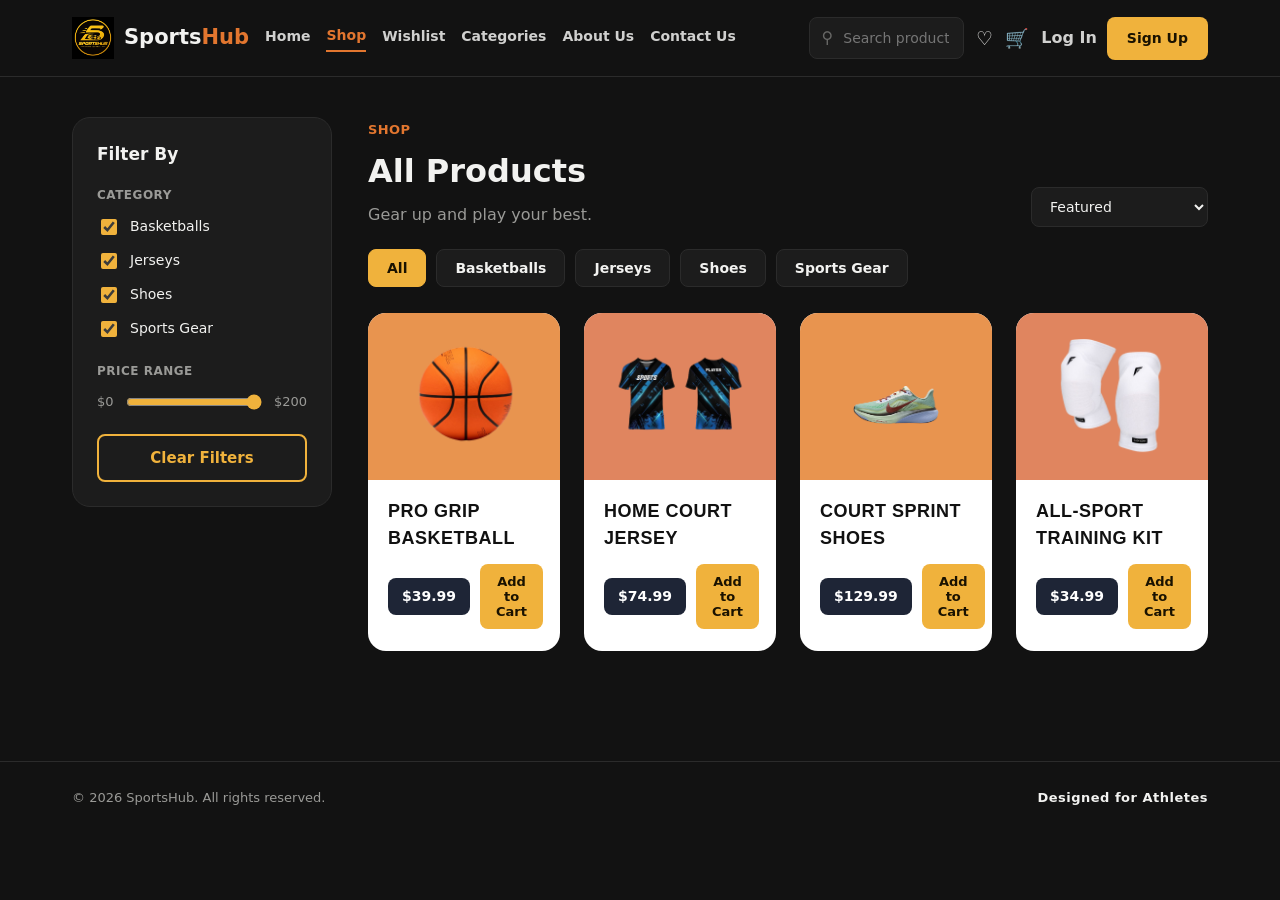
==== Group5_JSProject/shop.html @ fbee7287 "Add files via upload" ====
<!DOCTYPE html>
<html lang="en">
<head>
  <meta charset="UTF-8">
  <meta name="viewport" content="width=device-width, initial-scale=1.0">
  <title>Shop | SportsHub</title>
  <link rel="stylesheet" href="styles.css">
</head>

<body>

  <header id="site-header" class="site-header"></header>

  <main class="wrap">

    <div class="shop-layout">

      <!-- FILTERS -->
      <aside class="filter-panel">

        <h3>Filter By</h3>

        <div class="filter-group">
          <span class="filter-label">Category</span>

          <label class="checkbox-row">
            <input type="checkbox" value="Basketballs" checked>
            <span>Basketballs</span>
          </label>

          <label class="checkbox-row">
            <input type="checkbox" value="Jerseys" checked>
            <span>Jerseys</span>
          </label>

          <label class="checkbox-row">
            <input type="checkbox" value="Shoes" checked>
            <span>Shoes</span>
          </label>

          <label class="checkbox-row">
            <input type="checkbox" value="Sports Gear" checked>
            <span>Sports Gear</span>
          </label>

        </div>

        <!-- PRICE RANGE -->
        <div class="filter-group">

          <span class="filter-label">Price Range</span>

          <div class="price-range">
            <span>$0</span>

            <input
              type="range"
              id="price-range"
              min="0"
              max="200"
              value="200"
            >

            <span id="price-value">$200</span>
          </div>

        </div>

        <button id="clear-filters" class="btn btn-outline btn-block">
          Clear Filters
        </button>

      </aside>


      <!-- SHOP CONTENT -->
      <section>

        <div class="shop-top-row">

          <div class="shop-header">
            <span class="eyebrow">SHOP</span>
            <h1>All Products</h1>
            <p>Gear up and play your best.</p>
          </div>

          <select id="sort-select" class="sort-select">
            <option value="default">Featured</option>
            <option value="price-low">Price: Low to High</option>
            <option value="price-high">Price: High to Low</option>
            <option value="name">Name</option>
          </select>

        </div>


        <!-- CATEGORY TABS -->
        <div class="tabs">

          <button class="tab-btn active" data-category="All">
            All
          </button>

          <button class="tab-btn" data-category="Basketballs">
            Basketballs
          </button>

          <button class="tab-btn" data-category="Jerseys">
            Jerseys
          </button>

          <button class="tab-btn" data-category="Shoes">
            Shoes
          </button>

          <button class="tab-btn" data-category="Sports Gear">
            Sports Gear
          </button>


        </div>


        <!-- PRODUCTS -->
        <div id="shop-grid" class="product-grid"></div>

      </section>

    </div>

  </main>


  <footer id="site-footer" class="footer"></footer>


  <script src="script.js"></script>

  <script>

    let selectedCategory = "All";


    /* PRODUCT IMAGES */
    function getShopImage(product) {

      if (product.id === "basketball") {
        return "Basketballs/ball1.png";
      }

      if (product.id === "jersey") {
        return "Jerseys/jersey1.png";
      }

      if (product.id === "shoes") {
        return "Shoes/shoes1.png";
      }

      if (product.id === "gear") {
        return "Gears/gear1.png";
      }

      return "";

    }


    /* RENDER PRODUCTS */
    function renderShop() {

      const grid = document.getElementById("shop-grid");

      const priceRange = document.getElementById("price-range");

      const maxPrice = Number(priceRange.value);


      /* ONLY SHOW THESE 4 PRODUCTS */
      let list = PRODUCTS.filter(product =>

        (
          product.id === "basketball" ||
          product.id === "jersey" ||
          product.id === "shoes" ||
          product.id === "gear"
        )

        && product.price <= maxPrice

      );


      /* CATEGORY FILTER */
      if (selectedCategory !== "All") {

        list = list.filter(product =>
          product.category === selectedCategory
        );

      }


      /* CHECKBOX FILTER */
      const checkedCategories = Array.from(
        document.querySelectorAll(
          '.checkbox-row input:checked'
        )
      ).map(input => input.value);


      if (selectedCategory === "All") {

        list = list.filter(product =>
          checkedCategories.includes(product.category)
        );

      }


      /* SORT */
      const sort = document.getElementById("sort-select").value;

      if (sort === "price-low") {

        list.sort((a, b) => a.price - b.price);

      }

      if (sort === "price-high") {

        list.sort((a, b) => b.price - a.price);

      }

      if (sort === "name") {

        list.sort((a, b) =>
          a.name.localeCompare(b.name)
        );

      }


      /* DISPLAY */
      grid.innerHTML = list.map((product, index) => {

        const image = getShopImage(product);

        const bgClass =
          index % 2 === 0
            ? "bg-a"
            : "bg-b";

        return `

          <article class="card">

            <a href="product.html?id=${product.id}">

              <div class="card-img ${bgClass}">

                <img
                  src="${image}"
                  alt="${product.name}"
                  class="prod-icon"
                  style="width:100%;height:100%;object-fit:contain;"
                >

              </div>

            </a>


            <div class="card-body">

              <div class="card-title">
                ${product.name}
              </div>

              <div class="card-footer">

                <span class="price-tag">
                  ${fmt(product.price)}
                </span>

                <button
                  class="add-cart-btn"
                  onclick="addProductToCart('${product.id}')"
                >
                  Add to Cart
                </button>

              </div>

            </div>

          </article>

        `;

      }).join("");


      /* EMPTY RESULT */
      if (list.length === 0) {

        grid.innerHTML = `
          <p style="color: var(--text-muted);">
            No products found in this price range.
          </p>
        `;

      }

    }


    /* ADD TO CART */
    function addProductToCart(id) {

      const product = getProduct(id);

      if (!product) return;

      const size =
        product.sizes && product.sizes.length
          ? product.sizes[0]
          : "One Size";

      addToCart(id, 1, size);

      renderShop();

    }


    /* PRICE SLIDER */
    const priceRange =
      document.getElementById("price-range");

    const priceValue =
      document.getElementById("price-value");


    priceRange.addEventListener("input", function () {

      const value = Number(this.value);

      priceValue.textContent = "$" + value;

      renderShop();

    });


    /* CATEGORY CHECKBOXES */
    document
      .querySelectorAll('.checkbox-row input')
      .forEach(input => {

        input.addEventListener("change", function () {

          renderShop();

        });

      });


    /* CATEGORY TABS */
    document
      .querySelectorAll(".tab-btn")
      .forEach(button => {

        button.addEventListener("click", function () {

          document
            .querySelectorAll(".tab-btn")
            .forEach(btn =>
              btn.classList.remove("active")
            );

          this.classList.add("active");

          selectedCategory =
            this.dataset.category;

          renderShop();

        });

      });


    /* SORT */
    document
      .getElementById("sort-select")
      .addEventListener("change", renderShop);


    /* CLEAR FILTERS */
    document
      .getElementById("clear-filters")
      .addEventListener("click", function () {

        /* CHECK ALL CATEGORIES */
        document
          .querySelectorAll('.checkbox-row input')
          .forEach(input => {
            input.checked = true;
          });


        /* RESET PRICE */
        priceRange.value = 200;

        priceValue.textContent = "$200";


        /* RESET CATEGORY */
        selectedCategory = "All";

        document
          .querySelectorAll(".tab-btn")
          .forEach(btn =>
            btn.classList.remove("active")
          );

        document
          .querySelector('.tab-btn[data-category="All"]')
          .classList.add("active");


        /* RESET SORT */
        document.getElementById("sort-select").value =
          "default";


        renderShop();

      });


    /* HEADER + FOOTER */
    renderHeader("Shop");
    renderFooter();


    /* INITIAL LOAD */
    renderShop();

  </script>

</body>
</html>
---- Group5_JSProject/styles.css ----
/* ============================================================
   SportsHub — shared styles
   ============================================================ */

:root {
  --bg: #121212;
  --bg-raised: #1a1a1a;
  --bg-panel: #1c1c1c;
  --border: #2b2b2b;
  --text: #f2f2f0;
  --text-muted: #9a9a97;
  --orange: #e2762f;
  --gold: #f0b23c;
  --navy: #1e2536;
  --red: #c0392b;

  --radius-lg: 18px;
  --radius-md: 12px;
  --radius-sm: 8px;

  --font-body: 'Segoe UI', system-ui, -apple-system, sans-serif;
  --font-display: 'Arial Black', 'Segoe UI', sans-serif;
}


* {
  box-sizing: border-box;
}


html,
body {
  margin: 0;
  padding: 0;

  background: var(--bg);
  color: var(--text);

  font-family: var(--font-body);

  line-height: 1.5;
}


a {
  color: inherit;
  text-decoration: none;
}


button {
  font-family: inherit;
  cursor: pointer;
}


input,
textarea,
select {
  font-family: inherit;
}


.wrap {
  max-width: 1200px;
  margin: 0 auto;
  padding: 0 32px;
}


.eyebrow {
  color: var(--orange);

  font-weight: 700;
  font-size: 13px;

  letter-spacing: 0.4px;

  margin: 0 0 8px;
}


/* ---------- Buttons ---------- */

.btn {
  display: inline-flex;

  align-items: center;
  justify-content: center;

  gap: 8px;

  padding: 13px 24px;

  border-radius: var(--radius-sm);

  font-weight: 700;
  font-size: 15px;

  border: 2px solid transparent;

  transition:
    transform 0.15s ease,
    opacity 0.15s ease;
}


.btn:hover {
  opacity: 0.92;
}


.btn:active {
  transform: scale(0.98);
}


.btn-primary {
  background: var(--gold);
  color: #1a1200;
}


.btn-outline {
  background: transparent;

  border-color: var(--gold);

  color: var(--gold);
}


.btn-block {
  width: 100%;
}


.btn-sm {
  padding: 9px 18px;
  font-size: 14px;
}


/* ---------- Header ---------- */

/* ---------- Header ---------- */

.site-header {
  border-bottom: 1px solid var(--border);
  background: var(--bg);
  position: sticky;
  top: 0;
  z-index: 50;
}

.header-inner {
  display: flex;
  align-items: center;
  gap: 22px;
  height: 76px;
}

/* LOGO + SPORTSHUB TEXT */

.logo {
  display: flex;
  align-items: center;
  gap: 10px;
  flex-shrink: 0;
  color: var(--text);
  text-decoration: none;
  white-space: nowrap;
}

.site-logo {
  width: 42px !important;
  height: 42px !important;
  max-width: 42px !important;
  max-height: 42px !important;
  object-fit: contain;
  display: block;
  flex-shrink: 0;
}

.logo-text {
  display: inline-block !important;
  visibility: visible !important;
  opacity: 1 !important;
  color: var(--text) !important;
  font-size: 21px;
  font-weight: 800;
  white-space: nowrap;
}

.logo-text .accent {
  color: var(--orange) !important;
}


/* NAVIGATION */

.main-nav {
  display: flex;
  align-items: center;
  gap: 20px;
  flex: 1;
  min-width: 0;
  font-weight: 600;
  font-size: 14px;
  white-space: nowrap;
}

.main-nav a {
  color: var(--text);
  opacity: 0.85;
  padding-bottom: 4px;
  white-space: nowrap;
  flex-shrink: 0;
}

.main-nav a:hover {
  opacity: 1;
}

.main-nav a.active {
  color: var(--orange);
  opacity: 1;
  border-bottom: 2px solid var(--orange);
}


/* RIGHT SIDE */

.header-right {
  display: flex;
  align-items: center;
  gap: 14px;
  flex-shrink: 0;
}

.auth-area {
  display: flex;
  align-items: center;
  gap: 10px;
  white-space: nowrap;
}


/* Old badge kept for other pages if needed */

.logo-badge {
  width: 34px;
  height: 34px;

  border-radius: 50%;

  border: 2px solid var(--gold);

  display: flex;

  align-items: center;
  justify-content: center;

  font-size: 13px;

  font-weight: 800;

  color: var(--gold);
}


.main-nav {
  display: flex;

  align-items: center;

  gap: 26px;

  flex: 1;

  font-weight: 600;

  font-size: 15px;
}


.main-nav a {
  color: var(--text);

  opacity: 0.85;

  padding-bottom: 4px;
}


.main-nav a:hover {
  opacity: 1;
}


.main-nav a.active {
  color: var(--orange);

  opacity: 1;

  border-bottom: 2px solid var(--orange);
}


.header-right {
  display: flex;

  align-items: center;

  gap: 18px;
}


.search-box {
  display: flex;

  align-items: center;

  gap: 8px;

  background: var(--bg-panel);

  border: 1px solid var(--border);

  border-radius: var(--radius-sm);

  padding: 9px 14px;

  color: var(--text-muted);
}


.search-box input {
  background: transparent;

  border: none;

  outline: none;

  color: var(--text);

  font-size: 14px;

  width: 160px;
}


.search-icon {
  opacity: 0.6;
}


.cart-link {
  position: relative;

  font-size: 19px;

  display: flex;

  align-items: center;
}


.cart-badge {
  position: absolute;

  top: -6px;

  right: -8px;

  background: var(--orange);

  color: #fff;

  font-size: 10px;

  font-weight: 800;

  min-width: 16px;

  height: 16px;

  border-radius: 50%;

  display: none;

  align-items: center;

  justify-content: center;

  padding: 0 3px;
}


.auth-area {
  display: flex;

  align-items: center;

  gap: 14px;

  white-space: nowrap;
}


.header-link {
  font-weight: 600;

  opacity: 0.85;
}


.header-link:hover {
  opacity: 1;
}


.header-account {
  font-weight: 700;

  color: var(--gold);
}


/* ---------- Hero ---------- */

.hero {
  padding: 72px 0 56px;
}


.hero h1 {
  font-size: 44px;

  margin: 0 0 18px;

  max-width: 640px;

  line-height: 1.15;
}


.hero p {
  color: var(--text-muted);

  max-width: 520px;

  margin: 0 0 28px;

  font-size: 16px;
}


.hero-actions {
  display: flex;

  gap: 14px;
}


/* ---------- Sections ---------- */

.section-pad {
  padding: 20px 0 70px;
}


.section-head {
  display: flex;

  justify-content: space-between;

  align-items: flex-end;

  margin-bottom: 26px;
}


.section-head h2 {
  margin: 0;

  font-size: 28px;
}


.view-all {
  color: var(--orange);

  font-weight: 700;

  font-size: 14px;
}


/* ---------- Product grid / cards ---------- */

.product-grid {
  display: grid;

  grid-template-columns: repeat(4, 1fr);

  gap: 24px;
}


.card {
  background: #fff;

  color: #111;

  border-radius: var(--radius-lg);

  overflow: hidden;

  display: flex;

  flex-direction: column;

  transition: transform 0.15s ease;
}


.card:hover {
  transform: translateY(-3px);
}


.card-img {
  aspect-ratio: 1.15 / 1;

  display: flex;

  align-items: center;

  justify-content: center;

  padding: 22px;
}


.card-img.bg-a {
  background: #e8944f;
}


.card-img.bg-b {
  background: #e0855f;
}


.prod-icon {
  width: 65%;
  height: 65%;
}


/* Actual product PNGs */

.home-product-image {
  width: 78% !important;

  height: 78% !important;

  object-fit: contain;

  display: block;
}


.card-body {
  padding: 18px 20px 22px;
}


.card-title {
  font-family: var(--font-display);

  font-weight: 900;

  font-size: 18px;

  letter-spacing: 0.5px;

  text-transform: uppercase;

  margin-bottom: 12px;
}


.card-footer {
  display: flex;

  align-items: center;

  justify-content: space-between;

  gap: 10px;
}


.price-tag {
  background: var(--navy);

  color: #fff;

  font-weight: 800;

  padding: 8px 14px;

  border-radius: var(--radius-sm);

  font-size: 14px;
}


.add-cart-btn {
  background: var(--gold);

  border: none;

  border-radius: var(--radius-sm);

  padding: 10px 16px;

  font-weight: 700;

  font-size: 13px;

  color: #1a1200;
}


.add-cart-btn.added {
  background: #7bc47f;
}


/* ---------- Footer ---------- */

.footer {
  border-top: 1px solid var(--border);

  padding: 26px 0;

  margin-top: 40px;
}


.footer-inner {
  display: flex;

  justify-content: space-between;

  color: var(--text-muted);

  font-size: 13px;
}


.footer-tag {
  font-weight: 800;

  letter-spacing: 0.5px;

  color: var(--text);
}


/* ============================================================
   Shop page
   ============================================================ */

.shop-layout {
  display: grid;

  grid-template-columns: 260px 1fr;

  gap: 36px;

  padding: 40px 0 70px;
}


.filter-panel {
  background: var(--bg-panel);

  border: 1px solid var(--border);

  border-radius: var(--radius-lg);

  padding: 24px;

  height: fit-content;
}


.filter-panel h3 {
  margin: 0 0 18px;

  font-size: 17px;
}


.filter-group {
  margin-bottom: 22px;
}


.filter-label {
  display: block;

  color: var(--text-muted);

  font-size: 12px;

  font-weight: 700;

  letter-spacing: 0.5px;

  text-transform: uppercase;

  margin-bottom: 12px;
}


.checkbox-row {
  display: flex;

  align-items: center;

  gap: 10px;

  margin-bottom: 12px;

  font-size: 14px;
}


.checkbox-row input {
  width: 16px;

  height: 16px;

  accent-color: var(--gold);
}


.price-range {
  display: flex;

  align-items: center;

  gap: 10px;

  font-size: 13px;

  color: var(--text-muted);
}


.price-range input[type="range"] {
  flex: 1;

  accent-color: var(--gold);
}


.btn-block.btn-outline {
  text-align: center;
}


.shop-top-row {
  display: flex;

  justify-content: space-between;

  align-items: flex-end;

  margin-bottom: 22px;

  gap: 20px;
}


.shop-header h1 {
  margin: 6px 0 8px;

  font-size: 32px;
}


.shop-header p {
  color: var(--text-muted);

  margin: 0;
}


.sort-select {
  background: var(--bg-panel);

  border: 1px solid var(--border);

  color: var(--text);

  padding: 10px 14px;

  border-radius: var(--radius-sm);

  font-size: 14px;
}


.tabs {
  display: flex;

  gap: 10px;

  margin-bottom: 26px;

  flex-wrap: wrap;
}


.tab-btn {
  background: var(--bg-panel);

  border: 1px solid var(--border);

  color: var(--text);

  padding: 10px 18px;

  border-radius: var(--radius-sm);

  font-weight: 600;

  font-size: 14px;
}


.tab-btn.active {
  background: var(--gold);

  color: #1a1200;

  border-color: var(--gold);
}


.shop-layout .product-grid {
  grid-template-columns: repeat(4, 1fr);
}


/* ============================================================
   Product detail page
   ============================================================ */

.breadcrumb {
  color: var(--text-muted);

  font-size: 13px;

  margin-bottom: 6px;
}


.breadcrumb a {
  color: var(--text-muted);
}


.breadcrumb a:hover {
  color: var(--text);
}


.breadcrumb strong {
  color: var(--text);
}


.product-detail {
  display: grid;

  grid-template-columns: 1fr 1fr;

  gap: 60px;

  padding: 24px 0 70px;
}


.pd-main-img {
  background:
    linear-gradient(
      155deg,
      #e8a06c,
      #d9835c
    );

  border-radius: var(--radius-lg);

  aspect-ratio: 1.2/1;

  display: flex;

  align-items: center;

  justify-content: center;

  padding: 40px;
}


.pd-main-img .prod-icon {
  width: 60%;

  height: 60%;
}


.thumb-row {
  display: flex;

  gap: 14px;

  margin-top: 16px;
}


/* FIX: thumbnails were spilling out of their box.
   Added overflow/flex/cursor here and a rule for the <img> below. */
.thumb {
  background: #e8a06c;

  border-radius: var(--radius-md);

  width: 84px;

  height: 84px;

  padding: 14px;

  opacity: 0.6;

  border: 2px solid transparent;

  overflow: hidden;

  display: flex;

  align-items: center;

  justify-content: center;

  flex-shrink: 0;

  cursor: pointer;
}


.thumb img {
  width: 100%;

  height: 100%;

  object-fit: contain;

  display: block;
}


.thumb.active {
  opacity: 1;

  border-color: var(--gold);
}


.pd-title {
  font-size: 34px;

  margin: 6px 0 10px;
}


.pd-rating {
  color: var(--gold);

  font-size: 14px;

  margin-bottom: 16px;
}


.pd-rating span {
  color: var(--text-muted);
}


.pd-desc {
  color: var(--text-muted);

  margin-bottom: 22px;

  max-width: 480px;
}


.pd-price-row {
  display: flex;

  align-items: center;

  gap: 14px;

  margin-bottom: 26px;
}


.price-current {
  background: var(--navy);

  color: #fff;

  font-weight: 800;

  font-size: 20px;

  padding: 12px 18px;

  border-radius: var(--radius-sm);
}


.price-old {
  color: var(--text-muted);

  text-decoration: line-through;
}


.save-badge {
  background: var(--orange);

  color: #fff;

  font-weight: 700;

  font-size: 12px;

  padding: 6px 10px;

  border-radius: var(--radius-sm);
}


.size-label {
  font-weight: 700;

  font-size: 13px;

  letter-spacing: 0.5px;

  text-transform: uppercase;

  margin-bottom: 10px;

  color: var(--text-muted);
}


.size-row {
  display: flex;

  gap: 10px;

  margin-bottom: 24px;

  flex-wrap: wrap;
}


.size-btn {
  background: var(--bg-panel);

  border: 1px solid var(--border);

  color: var(--text);

  padding: 10px 16px;

  border-radius: var(--radius-sm);

  font-weight: 600;
}


.size-btn.active {
  background: var(--gold);

  color: #1a1200;

  border-color: var(--gold);
}


.qty-add-row {
  display: flex;

  align-items: center;

  gap: 14px;

  margin-bottom: 22px;
}


.qty-box {
  display: flex;

  align-items: center;

  gap: 14px;

  background: var(--bg-panel);

  border: 1px solid var(--border);

  border-radius: var(--radius-sm);

  padding: 8px 16px;
}


.qty-box button {
  background: none;

  border: none;

  color: var(--text);

  font-size: 18px;
}


.wish-btn {
  border: 1px solid var(--gold);

  background: transparent;

  color: var(--gold);

  width: 48px;

  height: 48px;

  border-radius: var(--radius-sm);

  font-size: 18px;
}


.wish-btn.active {
  background: var(--gold);

  color: #1a1200;
}


.ship-info {
  display: flex;

  justify-content: space-between;

  background: var(--bg-panel);

  border: 1px solid var(--border);

  border-radius: var(--radius-sm);

  padding: 14px 18px;

  font-size: 13px;

  color: var(--text-muted);

  margin-bottom: 26px;
}


.pd-tabs {
  display: flex;

  gap: 26px;

  border-bottom: 1px solid var(--border);

  margin-bottom: 20px;
}


.pd-tab {
  padding-bottom: 12px;

  color: var(--text-muted);

  font-weight: 600;

  cursor: pointer;
}


.pd-tab.active {
  color: var(--orange);

  border-bottom: 2px solid var(--orange);
}


.pd-tab-content {
  color: var(--text-muted);

  max-width: 480px;
}


/* ============================================================
   Cart page
   ============================================================ */

.cart-wrap {
  padding: 40px 0 70px;
}


.cart-title-row {
  margin-bottom: 30px;
}


.cart-title-row h1 {
  margin: 6px 0 10px;

  font-size: 34px;
}


.cart-grid {
  display: grid;

  grid-template-columns: 1fr 340px;

  gap: 32px;

  align-items: start;
}


.items-panel {
  background: var(--bg-panel);

  border: 1px solid var(--border);

  border-radius: var(--radius-lg);

  padding: 26px;
}


.items-panel-head {
  display: flex;

  justify-content: space-between;

  margin-bottom: 20px;

  color: var(--text-muted);

  font-size: 14px;
}


.items-panel-head h3 {
  margin: 0;

  color: var(--text);

  font-size: 18px;
}


.cart-row {
  display: flex;

  align-items: center;

  gap: 18px;

  padding: 18px 0;

  border-bottom: 1px solid var(--border);
}


.cart-row:last-child {
  border-bottom: none;
}


.cart-thumb {
  width: 68px;

  height: 68px;

  border-radius: 50%;

  background: #e8a06c;

  display: flex;

  align-items: center;

  justify-content: center;

  padding: 10px;

  flex-shrink: 0;
}


.cart-item-info {
  flex: 1;
}


.cart-item-cat {
  font-size: 11px;

  text-transform: uppercase;

  letter-spacing: 0.5px;

  color: var(--text-muted);

  font-weight: 700;
}


.cart-item-name {
  font-weight: 700;

  font-size: 16px;

  margin: 2px 0;
}


.cart-item-meta {
  color: var(--text-muted);

  font-size: 13px;

  margin-bottom: 6px;
}


.remove-link {
  background: none;

  border: none;

  color: var(--orange);

  font-size: 13px;

  padding: 0;
}


.cart-item-right {
  display: flex;

  align-items: center;

  gap: 16px;
}


.each-price {
  color: var(--text-muted);

  font-size: 13px;

  white-space: nowrap;
}


.line-total {
  background: #3a3a3a;

  color: #fff;

  font-weight: 700;

  padding: 8px 14px;

  border-radius: var(--radius-sm);
}


.continue-link {
  display: inline-block;

  margin-top: 18px;

  color: var(--text-muted);

  font-size: 14px;
}


.empty-cart {
  text-align: center;

  padding: 40px 0;

  color: var(--text-muted);
}


.summary-panel {
  background: var(--bg-panel);

  border: 1px solid var(--border);

  border-radius: var(--radius-lg);

  padding: 26px;
}


.summary-row {
  display: flex;

  justify-content: space-between;

  font-size: 14px;

  color: var(--text-muted);

  padding: 8px 0;
}


.summary-row.total {
  color: var(--text);

  font-weight: 800;

  font-size: 18px;

  border-top: 1px solid var(--border);

  margin-top: 6px;

  padding-top: 16px;
}


.promo-row {
  display: flex;

  gap: 8px;

  margin: 18px 0;
}


.promo-row input {
  flex: 1;

  background: var(--bg);

  border: 1px solid var(--border);

  border-radius: var(--radius-sm);

  padding: 10px 12px;

  color: var(--text);
}


.promo-row button {
  background: transparent;

  border: 1px solid var(--gold);

  color: var(--gold);

  border-radius: var(--radius-sm);

  padding: 0 16px;

  font-weight: 700;
}


.secure-note {
  text-align: center;

  color: var(--text-muted);

  font-size: 12px;

  margin-top: 14px;
}


/* ============================================================
   Checkout page
   ============================================================ */

.checkout-wrap {
  padding: 40px 0 70px;
}


.checkout-steps {
  display: flex;

  align-items: center;

  gap: 10px;

  margin: 20px 0 32px;

  font-weight: 600;

  color: var(--text-muted);
}


.checkout-steps .step.active {
  color: var(--gold);
}


.checkout-steps .line {
  width: 40px;

  height: 1px;

  background: var(--border);
}


.checkout-grid {
  display: grid;

  grid-template-columns: 1fr 1fr 340px;

  gap: 26px;

  align-items: start;
}


.panel {
  background: var(--bg-panel);

  border: 1px solid var(--border);

  border-radius: var(--radius-lg);

  padding: 24px;
}


.panel h3 {
  margin: 0 0 18px;

  font-size: 17px;
}


.two-col {
  display: grid;

  grid-template-columns: 1fr 1fr;

  gap: 14px;
}


.field-sm {
  margin-bottom: 14px;
}


.field-sm label {
  display: block;

  font-size: 12px;

  color: var(--text-muted);

  margin-bottom: 6px;

  text-transform: uppercase;

  letter-spacing: 0.4px;

  font-weight: 700;
}


.field-sm input {
  width: 100%;

  background: var(--bg);

  border: 1px solid var(--border);

  border-radius: var(--radius-sm);

  padding: 11px 14px;

  color: var(--text);
}


.ship-method {
  display: flex;

  justify-content: space-between;

  align-items: center;

  border: 1px solid var(--border);

  border-radius: var(--radius-sm);

  padding: 14px 16px;

  margin-bottom: 12px;

  cursor: pointer;
}


.ship-method.active {
  border-color: var(--gold);
}


.ship-method .left {
  display: flex;

  align-items: center;

  gap: 12px;

  font-weight: 600;
}


.radio-dot {
  width: 16px;

  height: 16px;

  border-radius: 50%;

  border: 2px solid var(--text-muted);

  display: inline-block;
}


.radio-dot.filled {
  border-color: var(--gold);

  background:
    radial-gradient(
      circle,
      var(--gold) 45%,
      transparent 50%
    );
}


.order-summary-list {
  margin-bottom: 16px;
}


.os-item {
  display: flex;

  align-items: center;

  gap: 12px;

  padding: 10px 0;

  border-bottom: 1px solid var(--border);

  font-size: 13px;
}


.os-thumb {
  width: 40px;

  height: 40px;

  border-radius: 8px;

  background: #e8a06c;

  display: flex;

  align-items: center;

  justify-content: center;

  padding: 6px;

  flex-shrink: 0;
}


.os-name {
  flex: 1;
}


.os-price {
  font-weight: 700;
}


/* ============================================================
   Categories page
   ============================================================ */

.category-grid {
  display: grid;

  grid-template-columns: repeat(3, 1fr);

  gap: 24px;

  padding: 34px 0 70px;
}


.category-card {
  background: #fff;

  color: #111;

  border-radius: var(--radius-lg);

  overflow: hidden;
}


.category-card .card-img {
  aspect-ratio: 2/1;
}


.category-card .card-body {
  padding: 16px 20px 20px;
}


.category-card h3 {
  margin: 0 0 4px;

  font-size: 19px;
}


.category-card p {
  margin: 0;

  color: #6b6b6b;

  font-size: 13px;
}


/* ============================================================
   About page
   ============================================================ */

.about-hero {
  display: grid;

  grid-template-columns: 1fr 1fr;

  gap: 60px;

  align-items: center;

  padding: 60px 0 50px;
}


.about-hero h1 {
  margin: 8px 0 16px;
}


.about-hero p {
  color: var(--text-muted);

  max-width: 460px;

  margin-bottom: 26px;
}


.about-actions {
  display: flex;

  gap: 14px;
}


.about-hero-img {
  background:
    linear-gradient(
      155deg,
      #e8a06c,
      #d9835c
    );

  border-radius: var(--radius-lg);

  aspect-ratio: 1.4/1;

  display: flex;

  align-items: center;

  justify-content: center;

  padding: 60px;
}


.about-hero-img .prod-icon {
  width: 70%;

  height: 70%;
}


.stat-row {
  display: grid;

  grid-template-columns: repeat(4, 1fr);

  gap: 20px;

  margin-bottom: 20px;
}


.stat-box {
  background: var(--bg-panel);

  border: 1px solid var(--border);

  border-radius: var(--radius-md);

  padding: 24px;

  text-align: center;
}


.stat-box .num {
  font-size: 26px;

  font-weight: 800;

  color: var(--gold);
}


.stat-box .label {
  color: var(--text-muted);

  font-size: 13px;

  margin-top: 6px;
}


.value-row {
  display: grid;

  grid-template-columns: repeat(3, 1fr);

  gap: 20px;

  padding-bottom: 70px;
}


.value-box {
  background: var(--bg-panel);

  border: 1px solid var(--border);

  border-radius: var(--radius-md);

  padding: 22px;
}


.value-box h4 {
  margin: 0 0 8px;
}


.value-box p {
  margin: 0;

  color: var(--text-muted);

  font-size: 14px;
}


/* ============================================================
   Contact page
   ============================================================ */

.contact-wrap {
  padding: 50px 0 80px;
}


.contact-head {
  text-align: center;

  max-width: 560px;

  margin: 0 auto 40px;
}


.contact-head h1 {
  margin: 6px 0 14px;
}


.contact-head p {
  color: var(--text-muted);
}


.contact-grid {
  display: grid;

  grid-template-columns: 320px 1fr;

  gap: 30px;
}


.info-box {
  background: var(--bg-panel);

  border: 1px solid var(--border);

  border-radius: var(--radius-md);

  padding: 18px 20px;

  margin-bottom: 16px;
}


.info-box .lbl {
  color: var(--orange);

  font-weight: 700;

  font-size: 12px;

  text-transform: uppercase;

  letter-spacing: 0.4px;

  margin-bottom: 6px;
}


.form-card {
  background: var(--bg-panel);

  border: 1px solid var(--border);

  border-radius: var(--radius-lg);

  padding: 30px;
}


.form-row {
  display: grid;

  grid-template-columns: 1fr 1fr;

  gap: 16px;

  margin-bottom: 20px;
}


.field label {
  display: block;

  font-size: 12px;

  color: var(--text-muted);

  text-transform: uppercase;

  letter-spacing: 0.4px;

  font-weight: 700;

  margin-bottom: 8px;
}


.field input,
.field textarea {
  width: 100%;

  background: var(--bg);

  border: 1px solid var(--border);

  border-radius: var(--radius-sm);

  padding: 12px 14px;

  color: var(--text);
}


.field textarea {
  min-height: 110px;

  resize: vertical;
}


/* ============================================================
   Auth pages
   ============================================================ */

.auth-wrap {
  min-height: calc(100vh - 240px);

  display: flex;

  align-items: center;

  justify-content: center;

  padding: 50px 20px;
}


.auth-card {
  background: var(--bg-panel);

  border: 1px solid var(--border);

  border-radius: var(--radius-lg);

  padding: 40px;

  width: 100%;

  max-width: 420px;
}


/* IMPORTANT:
   Logo also works inside login/signup pages */

.auth-card .logo {
  justify-content: center;

  margin-bottom: 22px;
}


.auth-card h1 {
  text-align: center;

  font-size: 26px;

  margin: 0 0 6px;
}


.auth-card .sub {
  text-align: center;

  color: var(--text-muted);

  font-size: 14px;

  margin-bottom: 28px;
}


.auth-field {
  margin-bottom: 18px;
}


.auth-field label {
  display: block;

  font-size: 12px;

  color: var(--text-muted);

  text-transform: uppercase;

  letter-spacing: 0.4px;

  font-weight: 700;

  margin-bottom: 8px;
}


.auth-field input {
  width: 100%;

  background: var(--bg);

  border: 1px solid var(--border);

  border-radius: var(--radius-sm);

  padding: 12px 14px;

  color: var(--text);
}


.auth-error {
  color: #e05252;

  font-size: 13px;

  margin: -8px 0 16px;

  display: none;
}


.auth-switch {
  text-align: center;

  margin-top: 22px;

  color: var(--text-muted);

  font-size: 14px;
}


.auth-switch a {
  color: var(--gold);

  font-weight: 700;
}


.account-wrap {
  padding: 50px 0 80px;

  max-width: 720px;

  margin: 0 auto;
}


.account-head {
  display: flex;

  align-items: center;

  gap: 18px;

  margin-bottom: 34px;
}


.account-avatar {
  width: 64px;

  height: 64px;

  border-radius: 50%;

  background: var(--gold);

  color: #1a1200;

  display: flex;

  align-items: center;

  justify-content: center;

  font-weight: 800;

  font-size: 24px;
}


.account-head h1 {
  margin: 0 0 4px;

  font-size: 26px;
}


.account-head p {
  margin: 0;

  color: var(--text-muted);
}


.account-section {
  background: var(--bg-panel);

  border: 1px solid var(--border);

  border-radius: var(--radius-lg);

  padding: 24px;

  margin-bottom: 20px;
}


.account-section h3 {
  margin: 0 0 14px;

  font-size: 16px;
}


.account-row {
  display: flex;

  justify-content: space-between;

  padding: 10px 0;

  border-bottom: 1px solid var(--border);

  font-size: 14px;
}


.account-row:last-child {
  border-bottom: none;
}


.account-row span:first-child {
  color: var(--text-muted);
}


/* ============================================================
   Responsive
   ============================================================ */

@media (max-width: 980px) {

  .product-grid {
    grid-template-columns: repeat(2, 1fr);
  }


  .shop-layout {
    grid-template-columns: 1fr;
  }


  .product-detail {
    grid-template-columns: 1fr;
  }


  .cart-grid {
    grid-template-columns: 1fr;
  }


  .checkout-grid {
    grid-template-columns: 1fr;
  }


  .category-grid {
    grid-template-columns: repeat(2, 1fr);
  }


  .about-hero {
    grid-template-columns: 1fr;
  }


  .stat-row {
    grid-template-columns: repeat(2, 1fr);
  }


  .value-row {
    grid-template-columns: 1fr;
  }


  .contact-grid {
    grid-template-columns: 1fr;
  }


  .main-nav {
    display: none;
  }


  .search-box input {
    width: 100px;
  }

}


@media (max-width: 560px) {

  .product-grid {
    grid-template-columns: 1fr;
  }


  .category-grid {
    grid-template-columns: 1fr;
  }


  .two-col {
    grid-template-columns: 1fr;
  }


  .form-row {
    grid-template-columns: 1fr;
  }

}
.about-hero-img {
  background: #111;

  border-radius: var(--radius-lg);

  aspect-ratio: 16 / 10;

  overflow: hidden;

  display: flex;

  align-items: center;

  justify-content: center;

  padding: 0;
}


.about-team-image {
  width: 100%;
  height: 100%;

  display: block;

  object-fit: cover;

  object-position: center;
}


/* ============================================================
   HEADER FIX: stop nav overlapping search
   ============================================================ */

.header-inner {
  gap: 16px;
}

.main-nav {
  gap: 16px;
  font-size: 14px;
  min-width: 0;
}

.header-right {
  gap: 12px;
}

.auth-area {
  gap: 10px;
}

.header-account {
  white-space: nowrap;
  font-size: 14px;
}

.search-box {
  padding: 8px 12px;
}

.search-box input {
  width: 110px;
}

@media (max-width: 1100px) {
  .search-box input {
    width: 70px;
  }
}

.cart-thumb {
  overflow: hidden;
}

.cart-thumb img {
  width: 100%;
  height: 100%;
  object-fit: contain;
  display: block;
}
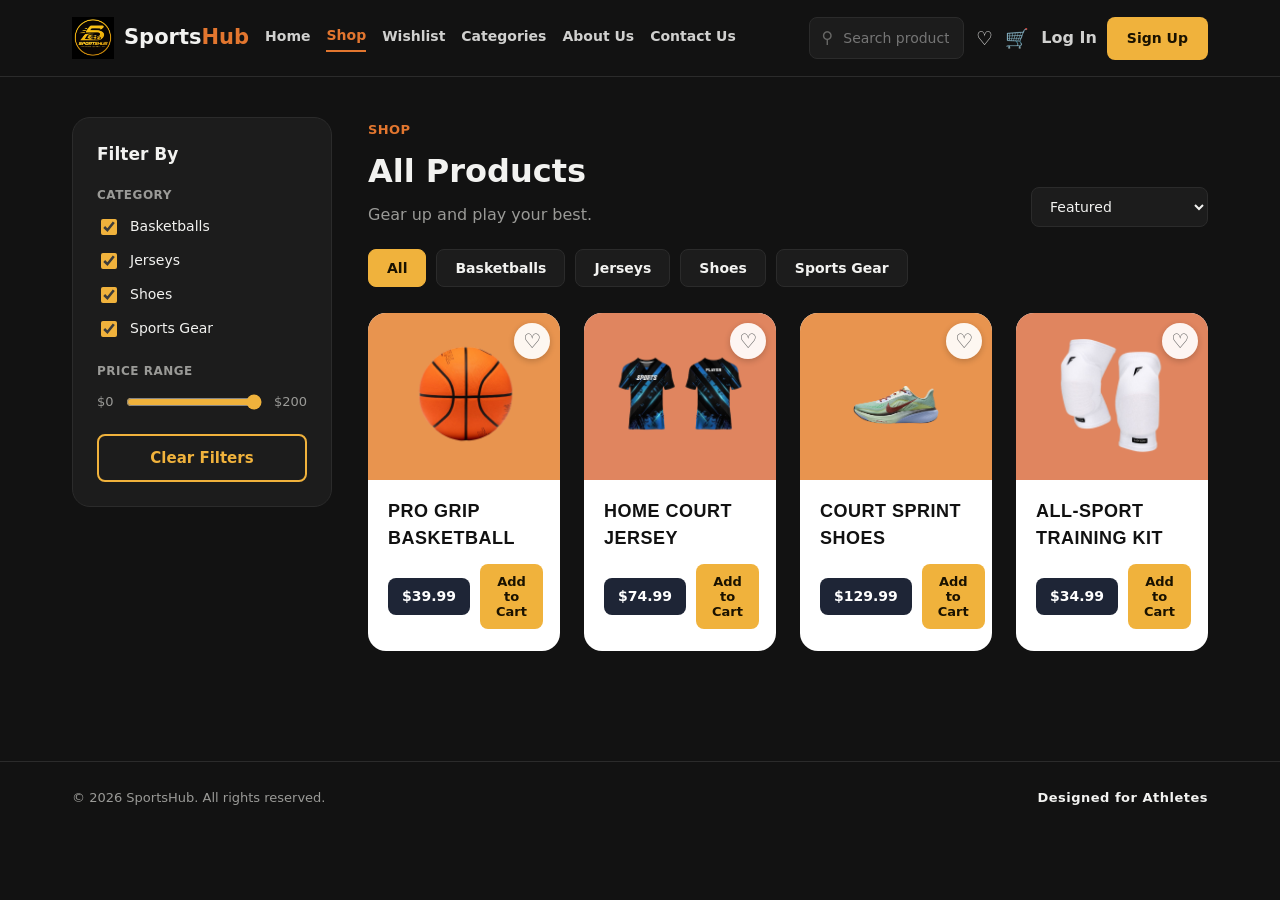
==== commit cd442b5d: "Add files via upload" ====
--- a/Group5_JSProject/shop.html
+++ b/Group5_JSProject/shop.html
@@ -42,7 +42,6 @@
             <input type="checkbox" value="Sports Gear" checked>
             <span>Sports Gear</span>
           </label>
-
         </div>
 
         <!-- PRICE RANGE -->
@@ -96,28 +95,11 @@
 
         <!-- CATEGORY TABS -->
         <div class="tabs">
-
-          <button class="tab-btn active" data-category="All">
-            All
-          </button>
-
-          <button class="tab-btn" data-category="Basketballs">
-            Basketballs
-          </button>
-
-          <button class="tab-btn" data-category="Jerseys">
-            Jerseys
-          </button>
-
-          <button class="tab-btn" data-category="Shoes">
-            Shoes
-          </button>
-
-          <button class="tab-btn" data-category="Sports Gear">
-            Sports Gear
-          </button>
-
-
+          <button class="tab-btn active" data-category="All">All</button>
+          <button class="tab-btn" data-category="Basketballs">Basketballs</button>
+          <button class="tab-btn" data-category="Jerseys">Jerseys</button>
+          <button class="tab-btn" data-category="Shoes">Shoes</button>
+          <button class="tab-btn" data-category="Sports Gear">Sports Gear</button>
         </div>
 
 
@@ -144,21 +126,10 @@
     /* PRODUCT IMAGES */
     function getShopImage(product) {
 
-      if (product.id === "basketball") {
-        return "Basketballs/ball1.png";
-      }
-
-      if (product.id === "jersey") {
-        return "Jerseys/jersey1.png";
-      }
-
-      if (product.id === "shoes") {
-        return "Shoes/shoes1.png";
-      }
-
-      if (product.id === "gear") {
-        return "Gears/gear1.png";
-      }
+      if (product.id === "basketball") return "Basketballs/ball1.png";
+      if (product.id === "jersey") return "Jerseys/jersey1.png";
+      if (product.id === "shoes") return "Shoes/shoes1.png";
+      if (product.id === "gear") return "Gears/gear1.png";
 
       return "";
 
@@ -169,51 +140,39 @@
     function renderShop() {
 
       const grid = document.getElementById("shop-grid");
-
       const priceRange = document.getElementById("price-range");
-
       const maxPrice = Number(priceRange.value);
 
 
       /* ONLY SHOW THESE 4 PRODUCTS */
       let list = PRODUCTS.filter(product =>
-
         (
           product.id === "basketball" ||
           product.id === "jersey" ||
           product.id === "shoes" ||
           product.id === "gear"
         )
-
         && product.price <= maxPrice
-
       );
 
 
       /* CATEGORY FILTER */
       if (selectedCategory !== "All") {
-
         list = list.filter(product =>
           product.category === selectedCategory
         );
-
       }
 
 
       /* CHECKBOX FILTER */
       const checkedCategories = Array.from(
-        document.querySelectorAll(
-          '.checkbox-row input:checked'
-        )
+        document.querySelectorAll('.checkbox-row input:checked')
       ).map(input => input.value);
 
-
       if (selectedCategory === "All") {
-
         list = list.filter(product =>
           checkedCategories.includes(product.category)
         );
-
       }
 
 
@@ -221,23 +180,15 @@
       const sort = document.getElementById("sort-select").value;
 
       if (sort === "price-low") {
-
         list.sort((a, b) => a.price - b.price);
-
       }
 
       if (sort === "price-high") {
-
         list.sort((a, b) => b.price - a.price);
-
       }
 
       if (sort === "name") {
-
-        list.sort((a, b) =>
-          a.name.localeCompare(b.name)
-        );
-
+        list.sort((a, b) => a.name.localeCompare(b.name));
       }
 
 
@@ -245,11 +196,7 @@
       grid.innerHTML = list.map((product, index) => {
 
         const image = getShopImage(product);
-
-        const bgClass =
-          index % 2 === 0
-            ? "bg-a"
-            : "bg-b";
+        const bgClass = index % 2 === 0 ? "bg-a" : "bg-b";
 
         return `
 
@@ -270,6 +217,13 @@
 
             </a>
 
+            <button
+              type="button"
+              class="wish-btn ${isWished(product.id) ? "active" : ""}"
+              onclick="toggleWishBtn('${product.id}', this)"
+              aria-label="${isWished(product.id) ? "Remove from wishlist" : "Add to wishlist"}"
+            >${isWished(product.id) ? "&#9829;" : "&#9825;"}</button>
+
 
             <div class="card-body">
 
@@ -285,7 +239,7 @@
 
                 <button
                   class="add-cart-btn"
-                  onclick="addProductToCart('${product.id}')"
+                  onclick="addProductToCart('${product.id}', this)"
                 >
                   Add to Cart
                 </button>
@@ -303,53 +257,24 @@
 
       /* EMPTY RESULT */
       if (list.length === 0) {
-
         grid.innerHTML = `
           <p style="color: var(--text-muted);">
             No products found in this price range.
           </p>
         `;
-
       }
 
     }
 
 
-    /* ADD TO CART */
-    function addProductToCart(id) {
-
-      const product = getProduct(id);
-
-      if (!product) return;
-
-      const size =
-        product.sizes && product.sizes.length
-          ? product.sizes[0]
-          : "One Size";
-
-      addToCart(id, 1, size);
-
+    /* PRICE SLIDER */
+    const priceRange = document.getElementById("price-range");
+    const priceValue = document.getElementById("price-value");
+
+    priceRange.addEventListener("input", function () {
+      const value = Number(this.value);
+      priceValue.textContent = "$" + value;
       renderShop();
-
-    }
-
-
-    /* PRICE SLIDER */
-    const priceRange =
-      document.getElementById("price-range");
-
-    const priceValue =
-      document.getElementById("price-value");
-
-
-    priceRange.addEventListener("input", function () {
-
-      const value = Number(this.value);
-
-      priceValue.textContent = "$" + value;
-
-      renderShop();
-
     });
 
 
@@ -357,13 +282,7 @@
     document
       .querySelectorAll('.checkbox-row input')
       .forEach(input => {
-
-        input.addEventListener("change", function () {
-
-          renderShop();
-
-        });
-
+        input.addEventListener("change", renderShop);
       });
 
 
@@ -376,14 +295,11 @@
 
           document
             .querySelectorAll(".tab-btn")
-            .forEach(btn =>
-              btn.classList.remove("active")
-            );
+            .forEach(btn => btn.classList.remove("active"));
 
           this.classList.add("active");
 
-          selectedCategory =
-            this.dataset.category;
+          selectedCategory = this.dataset.category;
 
           renderShop();
 
@@ -403,38 +319,24 @@
       .getElementById("clear-filters")
       .addEventListener("click", function () {
 
-        /* CHECK ALL CATEGORIES */
         document
           .querySelectorAll('.checkbox-row input')
-          .forEach(input => {
-            input.checked = true;
-          });
-
-
-        /* RESET PRICE */
+          .forEach(input => { input.checked = true; });
+
         priceRange.value = 200;
-
         priceValue.textContent = "$200";
 
-
-        /* RESET CATEGORY */
         selectedCategory = "All";
 
         document
           .querySelectorAll(".tab-btn")
-          .forEach(btn =>
-            btn.classList.remove("active")
-          );
+          .forEach(btn => btn.classList.remove("active"));
 
         document
           .querySelector('.tab-btn[data-category="All"]')
           .classList.add("active");
 
-
-        /* RESET SORT */
-        document.getElementById("sort-select").value =
-          "default";
-
+        document.getElementById("sort-select").value = "default";
 
         renderShop();
 
